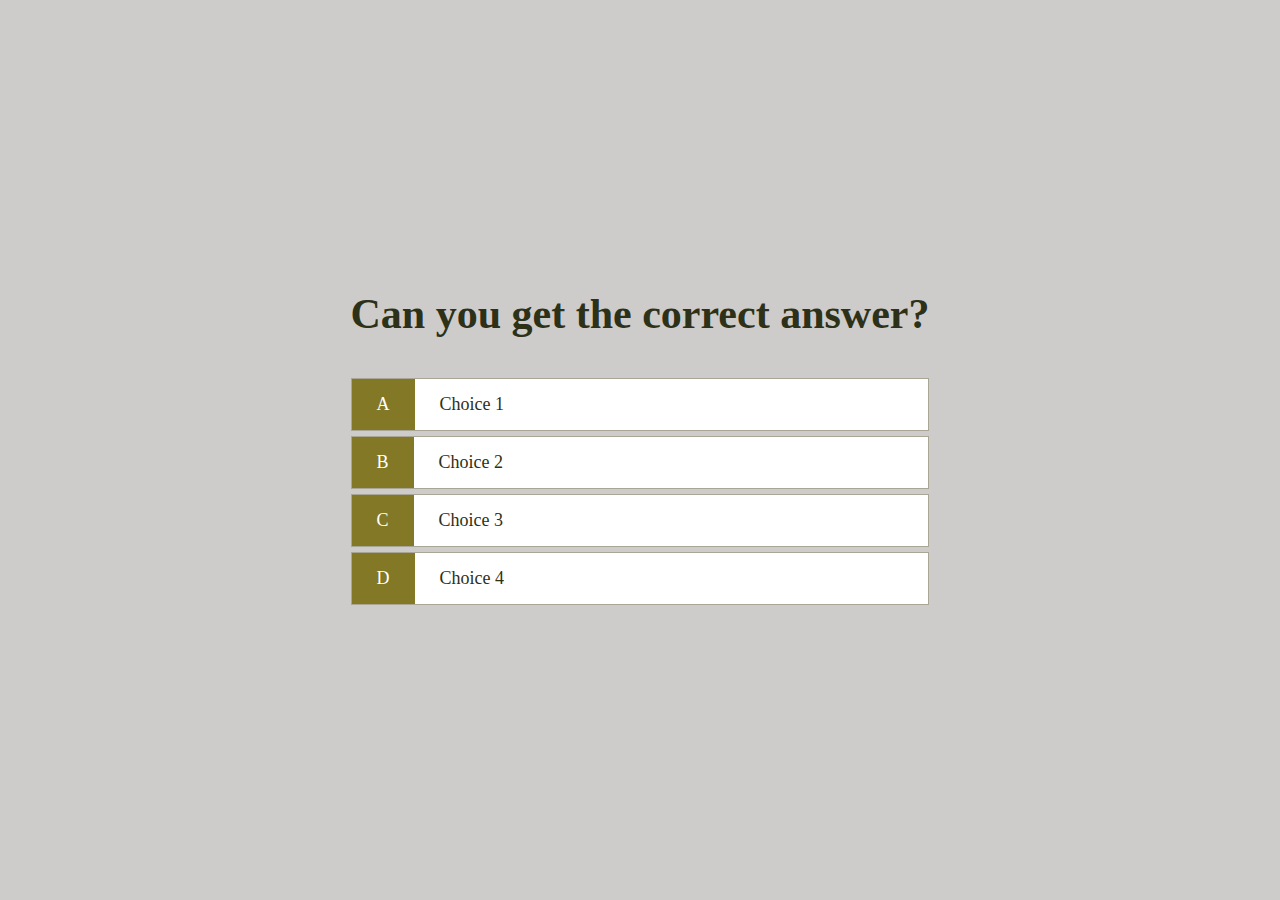
==== game.html @ 19875a46 "further styled the choice prefix (A, B, C, D) and choice container" ====
<!DOCTYPE html>
<html lang="en">
<head>
  <meta charset="UTF-8">
  <meta http-equiv="X-UA-Compatible" content="IE=edge">
  <meta name="viewport" content="width=device-width, initial-scale=1.0">
  <link rel="stylesheet" href="style.css">
  <link rel="stylesheet" href="game.css">
  <title>Joe's Quiz - Play</title>
</head>
<body>
  <div class="container">
    <div id="game" class="justify-center flex-column">
      <h2 id="question">Can you get the correct answer?</h2>
      <div class="choice-container">
        <p class="choice-prefix">A</p>
        <p class="choice-text">Choice 1</p>
      </div>
      <div class="choice-container">
        <p class="choice-prefix">B</p>
        <p class="choice-text">Choice 2</p>
      </div>
      <div class="choice-container">
        <p class="choice-prefix">C</p>
        <p class="choice-text">Choice 3</p>
      </div>
      <div class="choice-container">
        <p class="choice-prefix">D</p>
        <p class="choice-text">Choice 4</p>
      </div>
    </div>
  </div>
</body>
</html>
---- style.css ----
/* root styling */
:root {
    --bg-color: #CDCCCA; /* cloud */
    --main-text-color: #2D3118; /* Black Olive */
    --transparent-text-color: rgba(45, 49, 24, 0.5); /* Black Olive with 50% opacity */
    --secondary-text-color: #827826; /* Crete */
    --accent-color: #544D2b; /* Woodland */
    font-size: 62.5%; /* now 1rem is 10px for easy math later */ 
}
/* Select All */
* {
    background-color: var(--bg-color); /* off-white */
    color: var(--main-text-color); /* teal */
    margin: 0; /* remove default margin */
    padding: 0; /* remove default padding */
    box-sizing: border-box; /* make padding and border part of the element's width and height */
}

/* Style the headings h1-h4 */
h1, h2, h3, h4 {
    font-size: 5.4rem; /* 54px */
    color: var(--main-text-color); /* teal */
    margin-bottom: 5rem; /* 50px */
}
/* style the span inside the h1 */
h1 > span {
    font-size: 2.4rem; /* 24px */
    font-weight: 500; /* semi-bold */
}
/* style the h2 */
h2 {
    font-size: 4.2rem; /* 42px */
    margin-bottom: 4rem; /* 40px */
    font-weight: 700; /* bold */
}
/* style the h3 */
h3 {
    font-size: 2.8rem; /* 28px */
    font-weight: 500; /* semi-bold */
}

/* Utilities */
/* utility class wrapper */
/* As the screen gets larger than 80rem, the wrapper will be centered */
/* As the screen gets smaller than 80rem, the wrapper will be full width */
.container { 
    display: flex; /* flexbox */
    justify-content: center;   /* center horizontally */
    align-items: center;  /* center vertically */
    width: 100vw; /* 100% of the viewport width */
    height: 100vh; /* 100% of the viewport height */
    max-width: 80rem; /* 80rem = 1280px */
    margin: 0 auto; /* center horizontally */
}
/* any child of the .container class will be 100% of the width of the container */
/* this ensures that the content remains centered */ 
container > * {
    width: 100%; /* 100% of the container */
}

.flex-column {
    display: flex; /* flexbox */
    flex-direction: column; /* column */
}

.flex-center {
    justify-content: center; /* center horizontally */
    align-items: center; /* center vertically */
}

.justify-center {
    justify-content: center; /* center horizontally */
}

.text-center {
    text-align: center; /* center text */
}

.hidden {
    display: none; /* hide the element */
}

/* style the buttons */
.btn {
    font-size: 1.8rem; /* 18px */
    padding: 1rem 0; /* 10px top and bottom, 0 left and right */
    width: 20rem; /* 200px */
    text-align: center; /* center text */
    border: 0.1rem solid var(--main-text-color); /* 1px solid Black Olive */
    margin-bottom: 1rem; /* 10px */
    text-decoration: none; /* remove underline */
    color: var(--main-text-color); /* Black Olive */
    background-color: white;    /* white */
    border-radius: 2rem; /* rounds the corners */
}

/* add hover effects */
.btn:hover {
    cursor: pointer; /* change cursor to pointer */
    box-shadow: 0 0.4rem 1.4rem 0 var(--transparent-text-color); /* 0 4px 14px 0 Black Olive with 50% opacity */
    transform: translateY(-0.2rem); /* move up 2px */
    transition: transform 150ms; /* transition for 150ms */
}

/* add disabled button styles for later */
btn[disabled] {
    cursor: not-allowed; /* change cursor to not-allowed */
    box-shadow: none;
    transform: none;
}
---- game.css ----
:root{
  --bg-color: #CDCCCA; /* cloud */
  --main-text-color: #2D3118; /* Black Olive */
  --transparent-text-color: rgba(45, 49, 24, 0.5); /* Black Olive with 50% opacity */
  --secondary-text-color: #827826; /* Crete */
  --accent-color: #544D2b; /* Woodland */
  --transparent-accent-color: rgba(84, 77, 43, 0.5); /* Woodland with 50% opacity */
}

.choice-container {
  display: flex; /* flexbox */
  margin-bottom: 0.5rem; /* 5px */
  width: 100%; /* 100% of the container */
  font-size: 1.8rem; /* 18px */
  border: 0.1rem solid var(--transparent-accent-color); /* 1px solid Woodland with 50% opacity */
  background-color: white; /* white */
}

.choice-container:hover {
  cursor: pointer; /* change cursor to pointer */
  box-shadow: 0 0.4rem 1.4rem 0 var(--transparent-text-color); /* 0 4px 14px 0 Black Olive with 50% opacity */
  transform: translateY(-0.2rem); /* move up 2px */
  transition: transform 150ms; /* transition for 150ms */
}

.choice-prefix {
  padding: 1.5rem 2.5rem; /* 15px 25px */
  background-color: var(--secondary-text-color); /* Crete */
  color: white; /* white */
}

.choice-text {
  padding: 1.5rem 2.5rem; /* 15px 25px */
  color: var(--main-text-color); /* Black Olive */
  background-color: white;
}
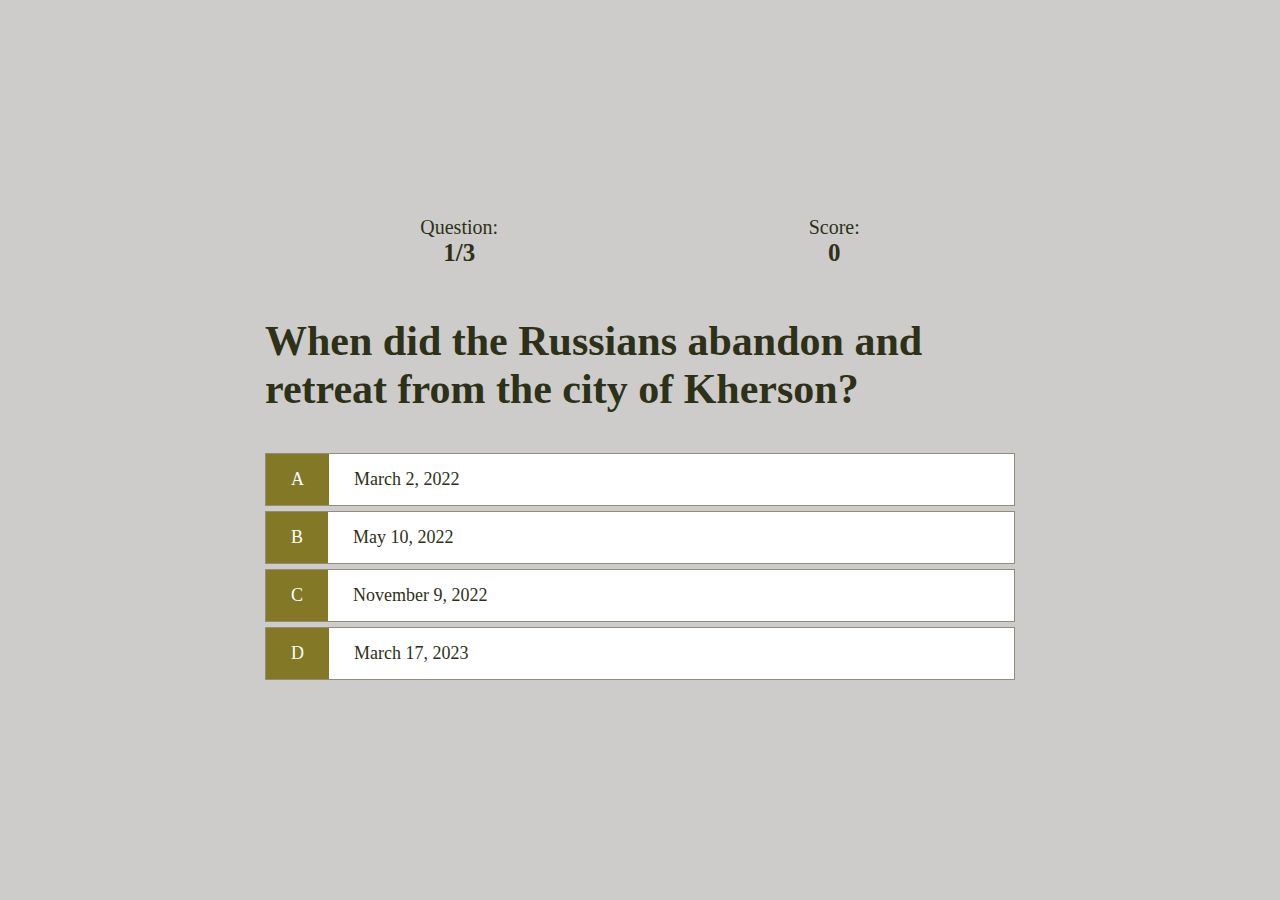
==== commit fd0e4c68: "added heads up display" ====
--- a/game.html
+++ b/game.html
@@ -11,24 +11,43 @@
 <body>
   <div class="container">
     <div id="game" class="justify-center flex-column">
-      <h2 id="question">Can you get the correct answer?</h2>
+      <div id="hud">
+        <div id="hud-item">
+          <p class="hud-prefix">
+            Question:
+          </p>
+          <h1 class="hud-main-text" id="questionCounter">
+            1/3
+          </h1>
+        </div>
+        <div id="hud-item">
+          <p class="hud-prefix">
+            Score:
+          </p>
+          <h1 class="hud-main-text" id="score">
+            0
+          </h1>
+        </div>
+      </div>
+      <h2 id="question">Answer the following questions, please.</h2>
       <div class="choice-container">
         <p class="choice-prefix">A</p>
-        <p class="choice-text">Choice 1</p>
+        <p class="choice-text" data-number="1">Choice 1</p>
       </div>
       <div class="choice-container">
         <p class="choice-prefix">B</p>
-        <p class="choice-text">Choice 2</p>
+        <p class="choice-text" data-number="2">Choice 2</p>
       </div>
       <div class="choice-container">
         <p class="choice-prefix">C</p>
-        <p class="choice-text">Choice 3</p>
+        <p class="choice-text" data-number="3">Choice 3</p>
       </div>
       <div class="choice-container">
         <p class="choice-prefix">D</p>
-        <p class="choice-text">Choice 4</p>
+        <p class="choice-text" data-number="4">Choice 4</p>
       </div>
     </div>
   </div>
+  <script src="game.js"></script>
 </body>
-</html>+</html>
--- a/style.css
+++ b/style.css
@@ -51,6 +51,7 @@
     height: 100vh; /* 100% of the viewport height */
     max-width: 80rem; /* 80rem = 1280px */
     margin: 0 auto; /* center horizontally */
+    padding: 2.5rem; /* 25px */
 }
 /* any child of the .container class will be 100% of the width of the container */
 /* this ensures that the content remains centered */ 
--- a/game.css
+++ b/game.css
@@ -8,12 +8,12 @@
 }
 
 .choice-container {
-  display: flex; /* flexbox */
+  display: flex;
   margin-bottom: 0.5rem; /* 5px */
-  width: 100%; /* 100% of the container */
+  width: 100%;
   font-size: 1.8rem; /* 18px */
   border: 0.1rem solid var(--transparent-accent-color); /* 1px solid Woodland with 50% opacity */
-  background-color: white; /* white */
+  /* background-color: white; */
 }
 
 .choice-container:hover {
@@ -31,6 +31,33 @@
 
 .choice-text {
   padding: 1.5rem 2.5rem; /* 15px 25px */
-  color: var(--main-text-color); /* Black Olive */
+  /* color: var(--main-text-color); Black Olive */
   background-color: white;
+  width: 100%;
+}
+
+.correct {
+  background-color: green;
+}
+
+.incorrect {
+  background-color: red;
+}
+
+/* HUD */
+
+#hud {
+  display: flex;
+  justify-content: space-around;
+}
+
+
+.hud-prefix {
+  text-align: center;
+  font-size: 2rem;
+}
+
+.hud-main-text {
+  text-align: center;
+  font-size: 2.5rem;
 }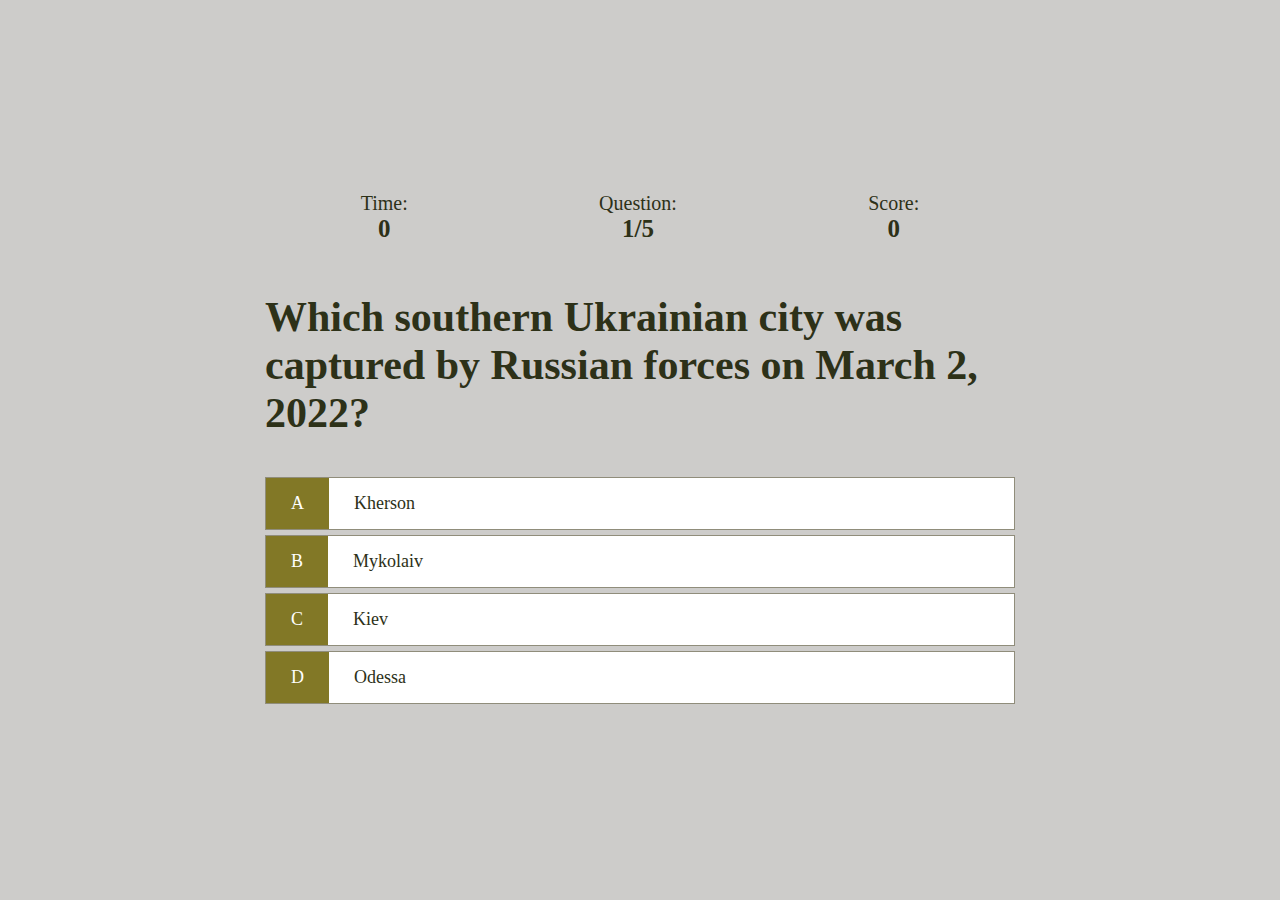
==== commit 2fc21227: "added a timer HUD element, timer update and display functions" ====
--- a/game.html
+++ b/game.html
@@ -12,12 +12,20 @@
   <div class="container">
     <div id="game" class="justify-center flex-column">
       <div id="hud">
+        <div class="hud-item">
+          <p class="hud-prefix">
+            Time:
+          </p>
+          <h1 class="hud-main-text" id="timer">
+            0
+          </h1>
+        </div>
         <div id="hud-item">
           <p class="hud-prefix">
             Question:
           </p>
           <h1 class="hud-main-text" id="questionCounter">
-            1/3
+            
           </h1>
         </div>
         <div id="hud-item">
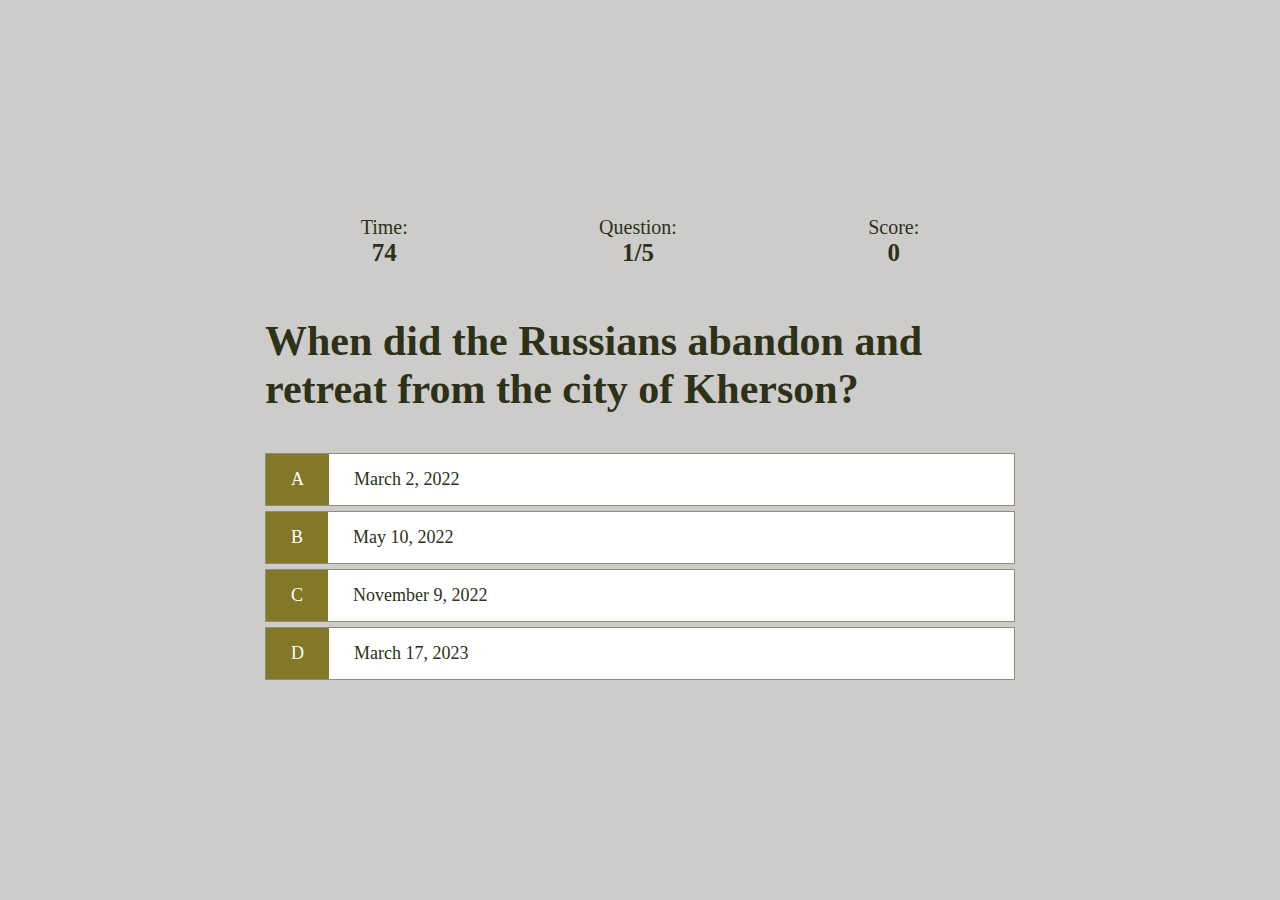
==== commit edd46f18: "in the process of creating a high scores page and functionality" ====
--- a/game.html
+++ b/game.html
@@ -17,7 +17,7 @@
             Time:
           </p>
           <h1 class="hud-main-text" id="timer">
-            0
+            75
           </h1>
         </div>
         <div id="hud-item">
--- a/style.css
+++ b/style.css
@@ -108,4 +108,9 @@
     cursor: not-allowed; /* change cursor to not-allowed */
     box-shadow: none;
     transform: none;
+}
+
+h1 ~ p{
+    font-size: 2rem;
+    padding-bottom: 5%;
 }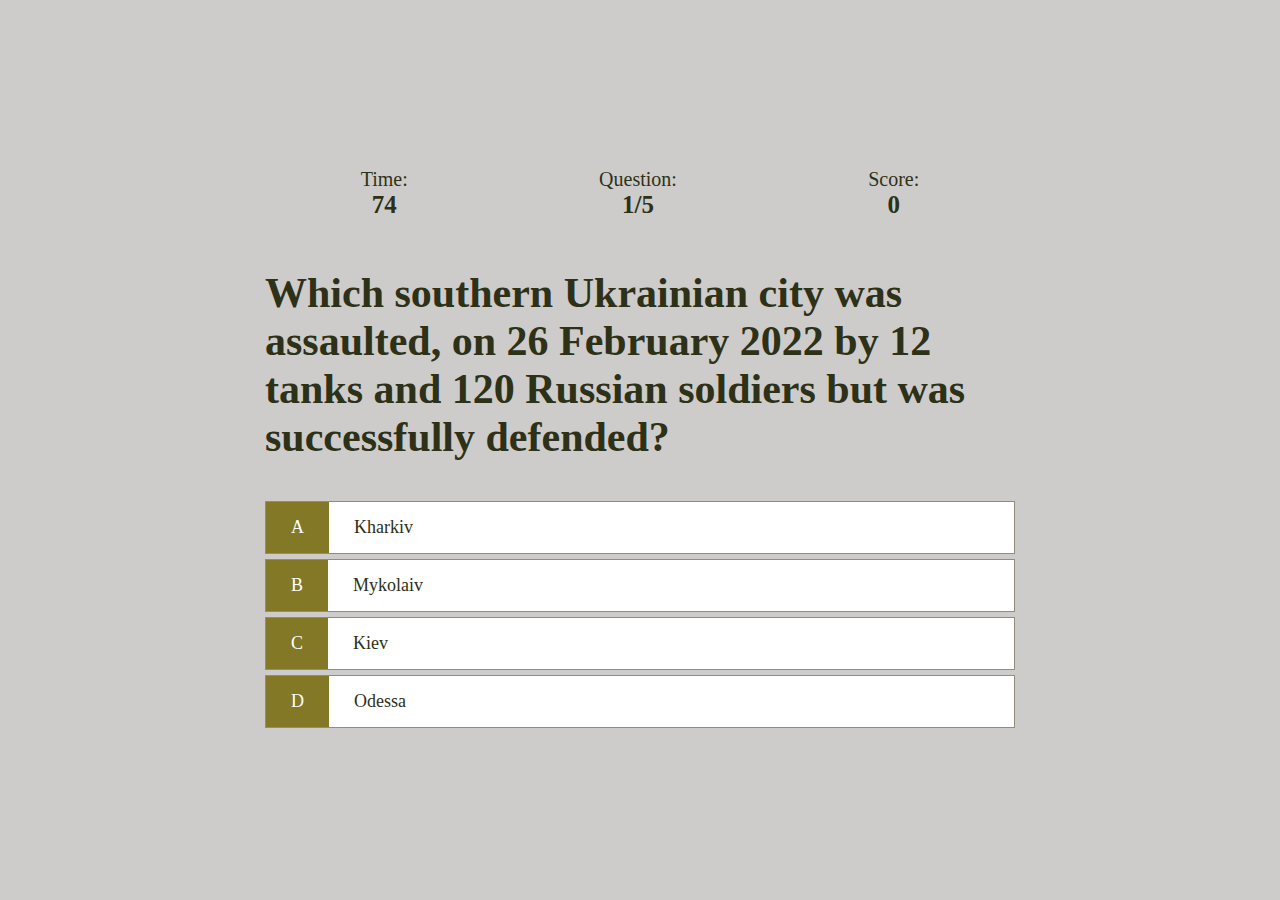
==== commit 23375cc4: "added and successfully tested button disable while the input string is empty" ====
--- a/game.html
+++ b/game.html
@@ -4,8 +4,8 @@
   <meta charset="UTF-8">
   <meta http-equiv="X-UA-Compatible" content="IE=edge">
   <meta name="viewport" content="width=device-width, initial-scale=1.0">
-  <link rel="stylesheet" href="style.css">
-  <link rel="stylesheet" href="game.css">
+  <link rel="stylesheet" href="assets/css/style.css">
+  <link rel="stylesheet" href="assets/css/game.css">
   <title>Joe's Quiz - Play</title>
 </head>
 <body>
@@ -56,6 +56,6 @@
       </div>
     </div>
   </div>
-  <script src="game.js"></script>
+  <script src="assets/js/game.js"></script>
 </body>
 </html>
--- a/assets/css/style.css
+++ b/assets/css/style.css
@@ -0,0 +1,188 @@
+/* root styling */
+:root {
+    --bg-color: #CDCCCA;
+    /* cloud */
+    --main-text-color: #2D3118;
+    /* Black Olive */
+    --transparent-text-color: rgba(45, 49, 24, 0.5);
+    /* Black Olive with 50% opacity */
+    --secondary-text-color: #827826;
+    /* Crete */
+    --accent-color: #544D2b;
+    /* Woodland */
+    font-size: 62.5%;
+    /* now 1rem is 10px for easy math later */
+}
+
+/* Select All */
+* {
+    background-color: var(--bg-color);
+    /* off-white */
+    color: var(--main-text-color);
+    /* teal */
+    margin: 0;
+    /* remove default margin */
+    padding: 0;
+    /* remove default padding */
+    box-sizing: border-box;
+    /* make padding and border part of the element's width and height */
+}
+
+/* Style the headings h1-h4 */
+h1,
+h2,
+h3,
+h4 {
+    font-size: 5.4rem;
+    /* 54px */
+    color: var(--main-text-color);
+    /* teal */
+    margin-bottom: 5rem;
+    /* 50px */
+}
+
+/* style the span inside the h1 */
+h1>span {
+    font-size: 2.4rem;
+    /* 24px */
+    font-weight: 500;
+    /* semi-bold */
+}
+
+/* style the h2 */
+h2 {
+    font-size: 4.2rem;
+    /* 42px */
+    margin-bottom: 4rem;
+    /* 40px */
+    font-weight: 700;
+    /* bold */
+}
+
+/* style the h3 */
+h3 {
+    font-size: 2.8rem;
+    /* 28px */
+    font-weight: 500;
+    /* semi-bold */
+}
+
+/* Utilities */
+.container {
+    display: flex;
+    justify-content: center;
+    align-items: center;
+    width: 100vw;
+    height: 100vh;
+    max-width: 80rem;
+    margin: 0 auto;
+    padding: 2.5rem;
+}
+
+/* any child of the .container class will be 100% of the width of the container */
+/* this ensures that the content remains centered */
+container>* {
+    width: 100%;
+    /* 100% of the container */
+}
+
+.flex-column {
+    display: flex;
+    /* flexbox */
+    flex-direction: column;
+    /* column */
+}
+
+.flex-center {
+    justify-content: center;
+    /* center horizontally */
+    align-items: center;
+    /* center vertically */
+}
+
+.justify-center {
+    justify-content: center;
+    /* center horizontally */
+}
+
+.text-center {
+    text-align: center;
+    /* center text */
+}
+
+.hidden {
+    display: none;
+    /* hide the element */
+}
+
+/* style the buttons */
+.btn {
+    font-size: 1.8rem;
+    /* 18px */
+    padding: 1rem 0;
+    /* 10px top and bottom, 0 left and right */
+    width: 20rem;
+    /* 200px */
+    text-align: center;
+    /* center text */
+    border: 0.1rem solid var(--main-text-color);
+    /* 1px solid Black Olive */
+    margin-bottom: 1rem;
+    /* 10px */
+    text-decoration: none;
+    /* remove underline */
+    color: var(--main-text-color);
+    /* Black Olive */
+    background-color: white;
+    /* white */
+    border-radius: 2rem;
+    /* rounds the corners */
+}
+
+/* add hover effects */
+.btn:hover {
+    cursor: pointer;
+    box-shadow: 0 0.4rem 1.4rem 0 var(--transparent-text-color);
+    transform: translateY(-0.2rem);
+    transition: transform 150ms;
+}
+
+h1~p {
+    font-size: 2rem;
+    padding-bottom: 5%;
+}
+
+/* Form */
+form {
+    width: 100%;
+    display: flex;
+    flex-direction: column;
+    align-items: center;
+}
+
+input {
+    background-color: aliceblue;
+    margin-bottom: 1rem;
+    width: 20rem;
+    padding: 1.5rem;
+    font-size: 1.8rem;
+    border: none;
+    box-shadow: 0 0.1rem 1.4rem 0 var(--transparent-text-color);
+}
+
+input::placeholder {
+    color: #898282;
+    text-align: center;
+    /* Crete */
+}
+
+input:focus {
+    outline: none;
+    border: solid 2px var(--accent-color);
+}
+
+btn[disabled] {
+    cursor: not-allowed;
+    box-shadow: none;
+    transform: none;
+}--- a/assets/css/game.css
+++ b/assets/css/game.css
@@ -0,0 +1,63 @@
+:root {
+  --bg-color: #CDCCCA; /* cloud */
+  --main-text-color: #2D3118; /* Black Olive */
+  --transparent-text-color: rgba(45, 49, 24, 0.5); /* Black Olive with 50% opacity */
+  --secondary-text-color: #827826; /* Crete */
+  --accent-color: #544D2b; /* Woodland */
+  --transparent-accent-color: rgba(84, 77, 43, 0.5); /* Woodland with 50% opacity */
+}
+
+.choice-container {
+  display: flex;
+  margin-bottom: 0.5rem; /* 5px */
+  width: 100%;
+  font-size: 1.8rem; /* 18px */
+  border: 0.1rem solid var(--transparent-accent-color); /* 1px solid Woodland with 50% opacity */
+  /* background-color: white; */
+}
+
+.choice-container:hover {
+  cursor: pointer; /* change cursor to pointer */
+  box-shadow: 0 0.4rem 1.4rem 0 var(--transparent-text-color); /* 0 4px 14px 0 Black Olive with 50% opacity */
+  transform: translateY(-0.2rem); /* move up 2px */
+  transition: transform 150ms; /* transition for 150ms */
+}
+
+.choice-prefix {
+  padding: 1.5rem 2.5rem; /* 15px 25px */
+  background-color: var(--secondary-text-color); /* Crete */
+  color: white; /* white */
+}
+
+.choice-text {
+  padding: 1.5rem 2.5rem; /* 15px 25px */
+  /* color: var(--main-text-color); Black Olive */
+  background-color: white;
+  width: 100%;
+}
+
+.correct {
+  background-color: green;
+}
+
+.incorrect {
+  background-color: red;
+}
+
+/* HUD */
+
+#hud {
+  display: flex;
+  justify-content: space-around;
+}
+
+
+.hud-prefix {
+  text-align: center;
+  font-size: 2rem;
+}
+
+.hud-main-text {
+  text-align: center;
+  font-size: 2.5rem;
+}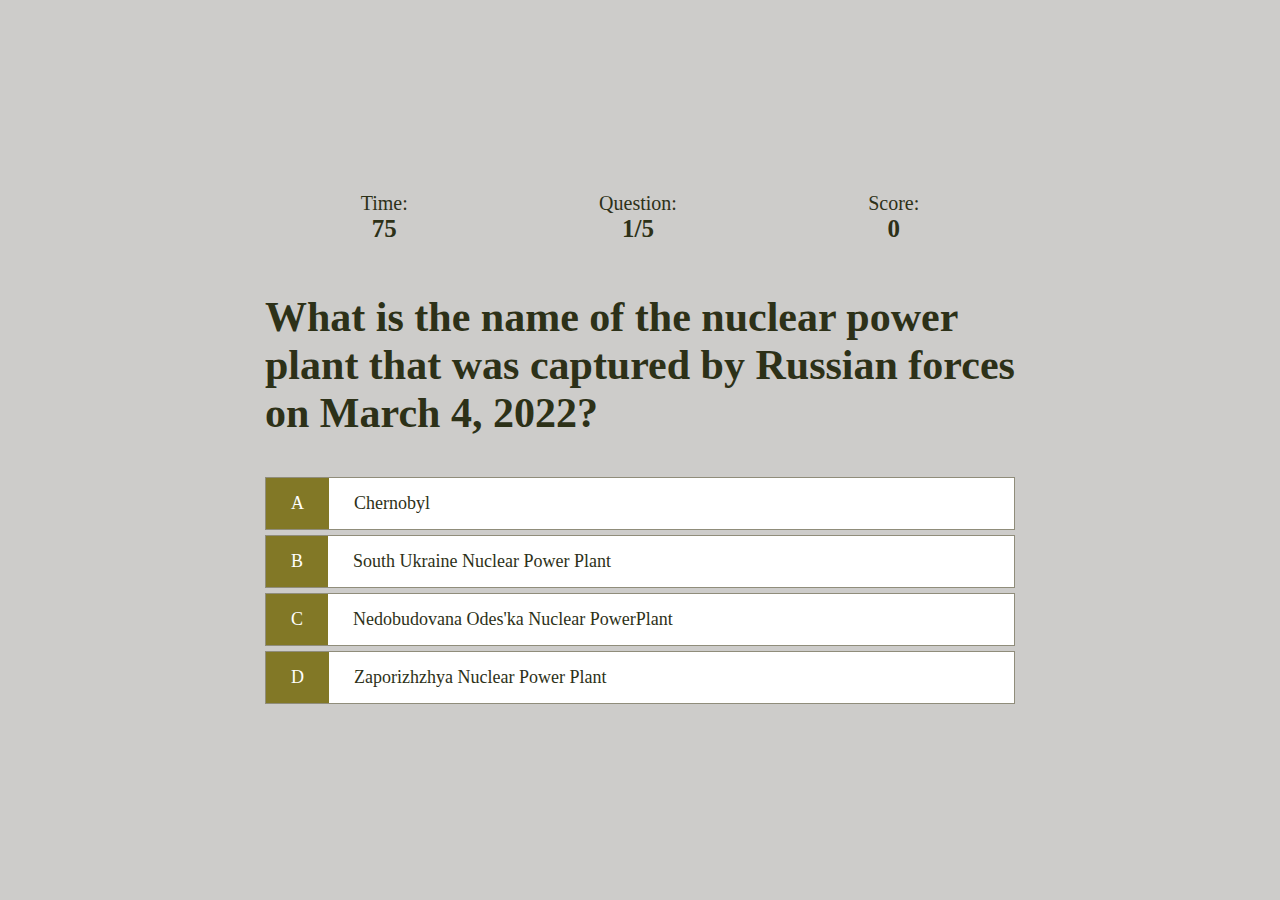
==== commit 86850e5f: "attempting to resolve a deployment issue" ====
--- a/game.html
+++ b/game.html
@@ -4,8 +4,8 @@
   <meta charset="UTF-8">
   <meta http-equiv="X-UA-Compatible" content="IE=edge">
   <meta name="viewport" content="width=device-width, initial-scale=1.0">
-  <link rel="stylesheet" href="assets/css/style.css">
-  <link rel="stylesheet" href="assets/css/game.css">
+  <link rel="stylesheet" href="/assets/css/style.css">
+  <link rel="stylesheet" href="/assets/css/game.css">
   <title>Joe's Quiz - Play</title>
 </head>
 <body>
@@ -56,6 +56,6 @@
       </div>
     </div>
   </div>
-  <script src="assets/js/game.js"></script>
+  <script src="/assets/js/game.js"></script>
 </body>
 </html>
--- a/assets/css/style.css
+++ b/assets/css/style.css
@@ -181,8 +181,63 @@
     border: solid 2px var(--accent-color);
 }
 
-btn[disabled] {
-    cursor: not-allowed;
-    box-shadow: none;
-    transform: none;
-}+/* General table styles */
+table {
+    width: 100%;
+    max-width: 800px;
+    margin: 20px auto;
+    border-collapse: collapse;
+    font-family: Arial, sans-serif;
+    font-size: 2rem;
+}
+
+/* Table header styles */
+thead {
+    background-color: #3f87a6;
+    color: #fff;
+}
+
+th, td {
+    padding: 10px;
+    text-align: left;
+    border-bottom: 1px solid #ccc;
+}
+
+/* Table body row styles */
+tbody tr:nth-child(even) {
+    background-color: #f3f3f3;
+}
+
+tbody tr:hover {
+    background-color: #e0e0e0;
+}
+
+/* Add a shadow effect to the table */
+#highScoresTable {
+    box-shadow: 0 4px 8px rgba(0, 0, 0, 0.25);
+    transition: box-shadow 0.3s ease-in-out;
+}
+
+/* Change the cursor and add a shadow effect on hover */
+#highScoresTable:hover {
+    box-shadow: 0 8px 16px rgba(0, 0, 0, 0.35);
+}
+
+/* Change the background color of a table row on hover */
+#highScoresTable tbody tr:hover {
+    background-color: rgba(0, 0, 0, 0.1);
+}
+
+/* Center the text in table cells */
+#highScoresTable th,
+#highScoresTable td {
+    text-align: center;
+}
+
+
+/* .btn.disabled {
+    cursor: not-allowed !important;
+    box-shadow: none !important;
+    transform: none !important;
+    opacity: 0.5 !important;
+} */--- a/assets/css/game.css
+++ b/assets/css/game.css
@@ -60,4 +60,11 @@
 .hud-main-text {
   text-align: center;
   font-size: 2.5rem;
-}+}
+
+.btn.disabled {
+  cursor: not-allowed;
+  box-shadow: none;
+  transform: none;
+  opacity: 0.5; /* Optional: reduce the opacity to make it look visually disabled */
+}
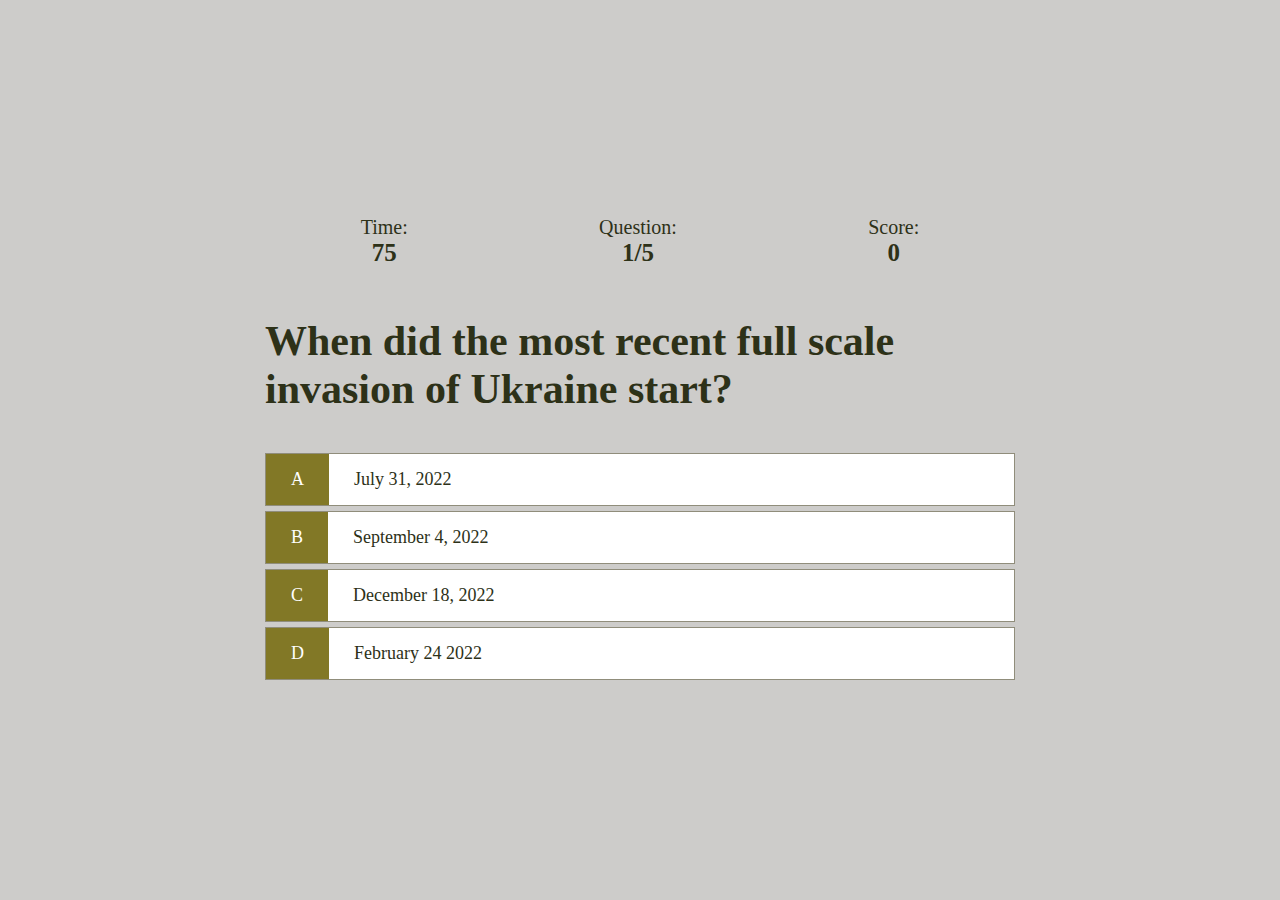
==== commit c734311e: "deployment issue" ====
--- a/game.html
+++ b/game.html
@@ -4,8 +4,8 @@
   <meta charset="UTF-8">
   <meta http-equiv="X-UA-Compatible" content="IE=edge">
   <meta name="viewport" content="width=device-width, initial-scale=1.0">
-  <link rel="stylesheet" href="/assets/css/style.css">
-  <link rel="stylesheet" href="/assets/css/game.css">
+  <link rel="stylesheet" href="assets/css/style.css">
+  <link rel="stylesheet" href="assets/css/game.css">
   <title>Joe's Quiz - Play</title>
 </head>
 <body>
@@ -56,6 +56,6 @@
       </div>
     </div>
   </div>
-  <script src="/assets/js/game.js"></script>
+  <script src="assets/js/game.js"></script>
 </body>
 </html>
